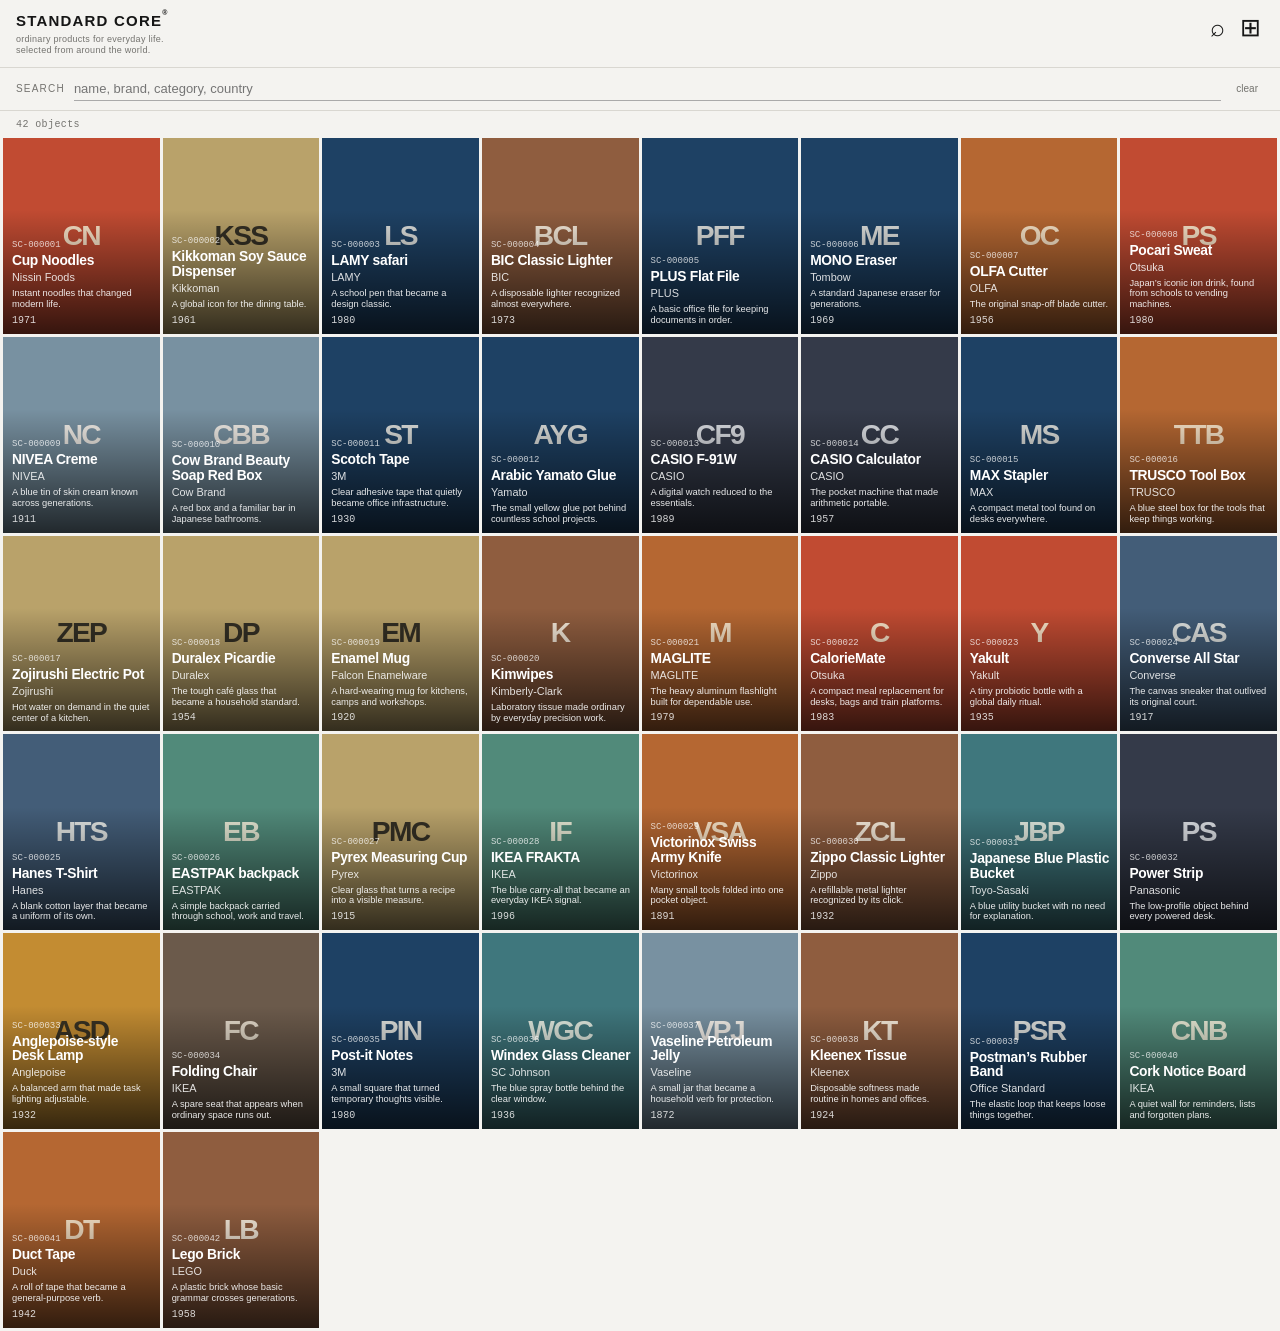
==== index.html @ 2e10bf9f "Initial STANDARD CORE site" ====
<!doctype html>
<html lang="en">
<head>
  <meta charset="utf-8">
  <meta name="viewport" content="width=device-width, initial-scale=1">
  <meta name="description" content="STANDARD CORE — ordinary products for everyday life, selected from around the world.">
  <title>STANDARD CORE® — ordinary products</title>
  <link rel="stylesheet" href="styles.css">
</head>
<body>
  <header class="site-header">
    <a class="brand" href="./" aria-label="STANDARD CORE home">
      <strong>STANDARD CORE<sup>®</sup></strong>
      <span>ordinary products for everyday life.<br>selected from around the world.</span>
    </a>
    <div class="header-actions">
      <button class="icon-button" id="searchToggle" type="button" aria-label="Search products" aria-expanded="false">⌕</button>
      <button class="icon-button" id="gridToggle" type="button" aria-label="Toggle grid density">⊞</button>
    </div>
  </header>
  <main>
    <section class="search-panel" id="searchPanel" hidden>
      <label for="searchInput">SEARCH</label>
      <input id="searchInput" type="search" autocomplete="off" placeholder="name, brand, category, country">
      <button id="clearSearch" type="button">clear</button>
    </section>
    <div class="archive-meta"><span id="count">— objects</span><span id="queryState"></span></div>
    <section class="product-grid" id="productGrid" aria-live="polite"></section>
    <p class="empty-state" id="emptyState" hidden>No objects found.</p>
  </main>
  <script src="script.js" defer></script>
</body>
</html>
---- styles.css ----
:root{--paper:#f4f3f0;--ink:#161616;--muted:#74736f;--line:#d9d7d1}
*{box-sizing:border-box}html{background:var(--paper);color:var(--ink);font-family:Arial,Helvetica,system-ui,sans-serif}body{margin:0;min-width:280px}.site-header{position:sticky;top:0;z-index:20;display:flex;justify-content:space-between;align-items:flex-start;padding:13px 16px 11px;background:rgba(244,243,240,.97);border-bottom:1px solid var(--line)}.brand{color:inherit;text-decoration:none;line-height:1}.brand strong{display:block;font-size:15px;letter-spacing:.08em;font-weight:700}.brand sup{font-size:7px;top:-.7em;position:relative}.brand span{display:block;margin-top:6px;color:var(--muted);font-size:9px;line-height:1.22;letter-spacing:.03em}.header-actions{display:flex;gap:5px}.icon-button{border:0;background:transparent;color:var(--ink);font-size:25px;line-height:22px;width:28px;height:28px;padding:0;cursor:pointer;font-weight:300}.icon-button:hover,.icon-button:focus-visible{color:#777;outline:0}.search-panel{display:flex;align-items:center;gap:9px;padding:9px 16px;border-bottom:1px solid var(--line);font-size:10px;letter-spacing:.12em}.search-panel label{color:var(--muted)}.search-panel input{flex:1;min-width:0;border:0;border-bottom:1px solid #aaa;background:transparent;color:var(--ink);font:13px Arial;padding:4px 0;outline:0}.search-panel input:focus{border-color:var(--ink)}.search-panel button{border:0;background:none;color:var(--muted);font-size:10px;cursor:pointer}.archive-meta{display:flex;justify-content:space-between;padding:8px 16px 7px;color:var(--muted);font:10px/1.2 ui-monospace,SFMono-Regular,Menlo,monospace;letter-spacing:.04em}.product-grid{display:grid;grid-template-columns:repeat(8,minmax(0,1fr));gap:3px;padding:0 3px 3px}.product-tile{position:relative;display:block;aspect-ratio:4/5;min-width:0;overflow:hidden;background:#ddd;border:0;padding:0;color:#fff;text-align:left;cursor:pointer}.product-tile:focus-visible{outline:2px solid var(--ink);outline-offset:-2px}.product-image,.product-placeholder{position:absolute;inset:0;width:100%;height:100%;object-fit:cover}.product-placeholder{display:flex;align-items:center;justify-content:center;color:var(--placeholder-ink,#fff);background:var(--placeholder,#6a6b68);font-size:clamp(18px,2.2vw,40px);font-weight:700;letter-spacing:-.06em}.product-placeholder span{opacity:.9}.product-tile::after{content:"";position:absolute;inset:37% 0 0;background:linear-gradient(to bottom,transparent,rgba(0,0,0,.72));pointer-events:none}.tile-info{position:absolute;z-index:1;left:9px;right:8px;bottom:8px}.tile-id{display:block;font:9px ui-monospace,SFMono-Regular,Menlo,monospace;opacity:.76;margin-bottom:3px}.tile-name{display:block;font-size:clamp(11px,1.08vw,16px);font-weight:700;line-height:1.08;letter-spacing:-.02em}.tile-brand{display:block;margin-top:3px;font-size:clamp(9px,.85vw,12px);opacity:.85}.tile-description{display:block;margin-top:5px;max-width:27ch;font-size:clamp(8px,.73vw,11px);line-height:1.15;opacity:.9}.tile-year{display:block;margin-top:5px;font:10px ui-monospace,SFMono-Regular,Menlo,monospace;opacity:.82}.empty-state{padding:40px 16px;color:var(--muted);font-size:13px;text-align:center}.dense .product-grid{gap:2px}.dense .tile-description,.dense .tile-brand{display:none}.dense .tile-info{left:6px;right:5px;bottom:6px}.dense .tile-name{font-size:clamp(10px,1vw,14px)}@media (max-width:1100px){.product-grid{grid-template-columns:repeat(6,minmax(0,1fr))}.tile-description{display:none}.tile-name{font-size:clamp(10px,1.5vw,14px)}}@media (max-width:600px){.site-header{padding:11px 10px 9px}.brand strong{font-size:13px}.brand span{font-size:8px}.header-actions{gap:2px}.archive-meta{padding:7px 10px 6px}.product-grid{grid-template-columns:repeat(3,minmax(0,1fr));gap:2px;padding:0 2px 2px}.tile-info{left:6px;right:5px;bottom:6px}.tile-name{font-size:11px}.tile-brand,.tile-description{display:none}.tile-year{font-size:9px;margin-top:3px}.product-tile::after{inset:45% 0 0}.search-panel{padding:8px 10px}}@media (min-width:430px) and (max-width:600px){.product-grid{grid-template-columns:repeat(4,minmax(0,1fr))}.tile-name{font-size:10px}}@media (prefers-reduced-motion:reduce){*{scroll-behavior:auto!important}}
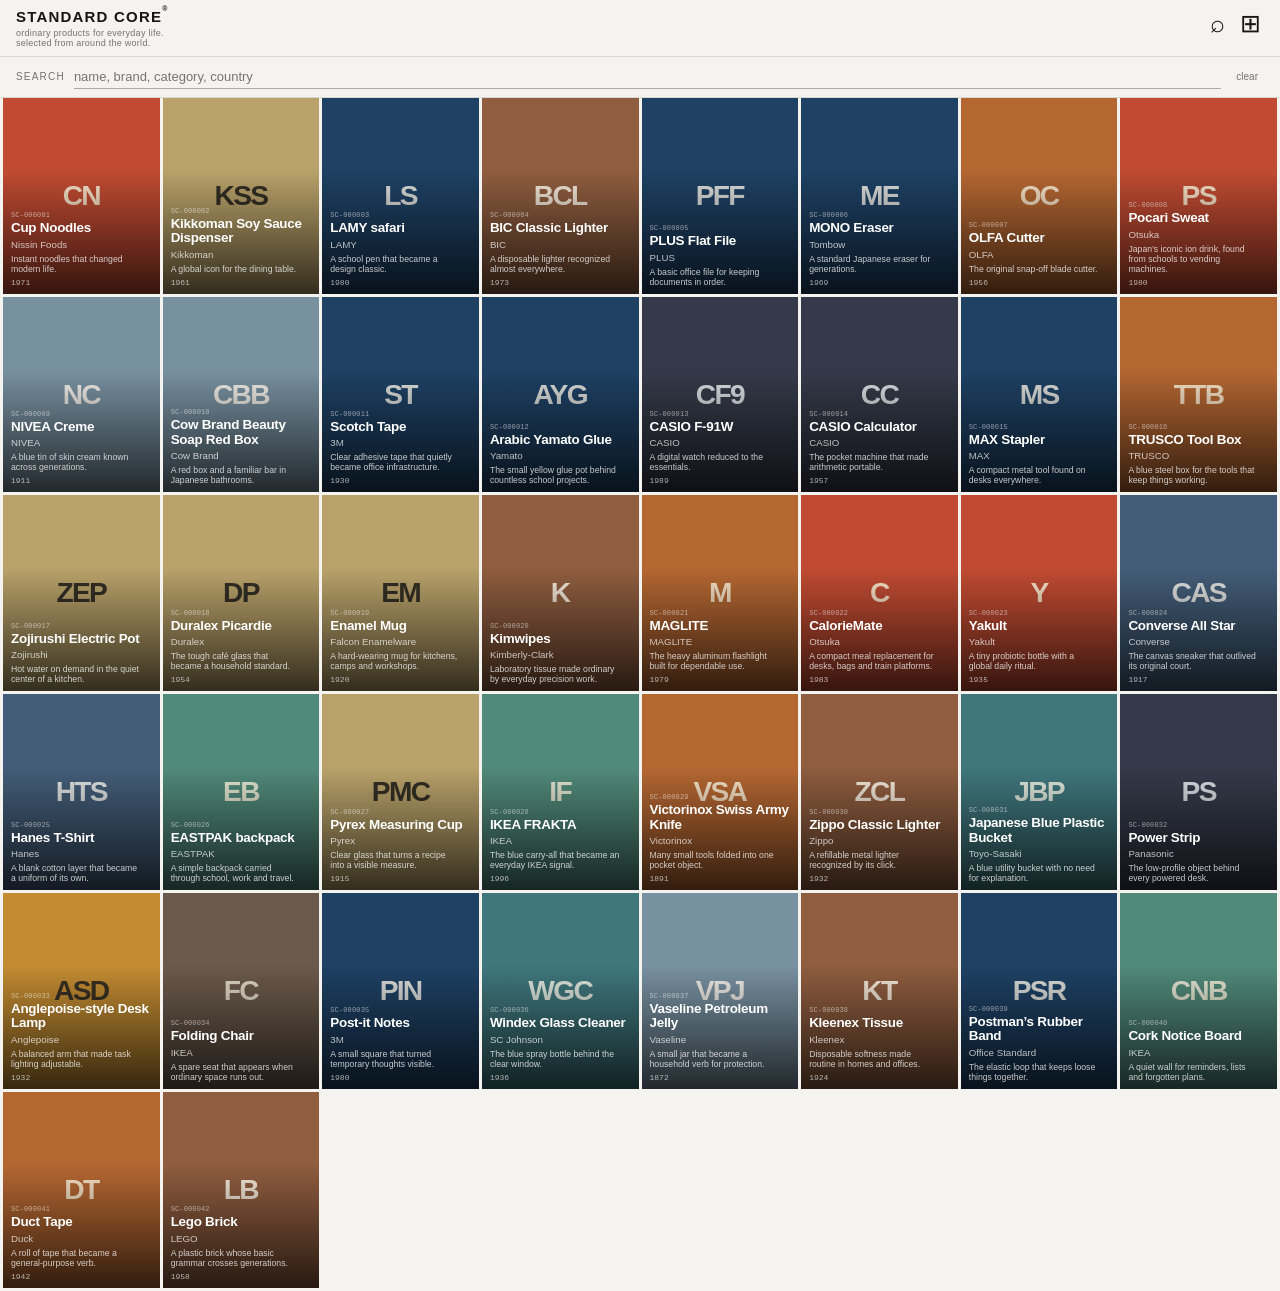
==== commit cc5be943: "Refine STANDARD CORE grid interface" ====
--- a/index.html
+++ b/index.html
@@ -24,7 +24,6 @@
       <input id="searchInput" type="search" autocomplete="off" placeholder="name, brand, category, country">
       <button id="clearSearch" type="button">clear</button>
     </section>
-    <div class="archive-meta"><span id="count">— objects</span><span id="queryState"></span></div>
     <section class="product-grid" id="productGrid" aria-live="polite"></section>
     <p class="empty-state" id="emptyState" hidden>No objects found.</p>
   </main>
--- a/styles.css
+++ b/styles.css
@@ -1,2 +1,59 @@
 :root{--paper:#f4f3f0;--ink:#161616;--muted:#74736f;--line:#d9d7d1}
-*{box-sizing:border-box}html{background:var(--paper);color:var(--ink);font-family:Arial,Helvetica,system-ui,sans-serif}body{margin:0;min-width:280px}.site-header{position:sticky;top:0;z-index:20;display:flex;justify-content:space-between;align-items:flex-start;padding:13px 16px 11px;background:rgba(244,243,240,.97);border-bottom:1px solid var(--line)}.brand{color:inherit;text-decoration:none;line-height:1}.brand strong{display:block;font-size:15px;letter-spacing:.08em;font-weight:700}.brand sup{font-size:7px;top:-.7em;position:relative}.brand span{display:block;margin-top:6px;color:var(--muted);font-size:9px;line-height:1.22;letter-spacing:.03em}.header-actions{display:flex;gap:5px}.icon-button{border:0;background:transparent;color:var(--ink);font-size:25px;line-height:22px;width:28px;height:28px;padding:0;cursor:pointer;font-weight:300}.icon-button:hover,.icon-button:focus-visible{color:#777;outline:0}.search-panel{display:flex;align-items:center;gap:9px;padding:9px 16px;border-bottom:1px solid var(--line);font-size:10px;letter-spacing:.12em}.search-panel label{color:var(--muted)}.search-panel input{flex:1;min-width:0;border:0;border-bottom:1px solid #aaa;background:transparent;color:var(--ink);font:13px Arial;padding:4px 0;outline:0}.search-panel input:focus{border-color:var(--ink)}.search-panel button{border:0;background:none;color:var(--muted);font-size:10px;cursor:pointer}.archive-meta{display:flex;justify-content:space-between;padding:8px 16px 7px;color:var(--muted);font:10px/1.2 ui-monospace,SFMono-Regular,Menlo,monospace;letter-spacing:.04em}.product-grid{display:grid;grid-template-columns:repeat(8,minmax(0,1fr));gap:3px;padding:0 3px 3px}.product-tile{position:relative;display:block;aspect-ratio:4/5;min-width:0;overflow:hidden;background:#ddd;border:0;padding:0;color:#fff;text-align:left;cursor:pointer}.product-tile:focus-visible{outline:2px solid var(--ink);outline-offset:-2px}.product-image,.product-placeholder{position:absolute;inset:0;width:100%;height:100%;object-fit:cover}.product-placeholder{display:flex;align-items:center;justify-content:center;color:var(--placeholder-ink,#fff);background:var(--placeholder,#6a6b68);font-size:clamp(18px,2.2vw,40px);font-weight:700;letter-spacing:-.06em}.product-placeholder span{opacity:.9}.product-tile::after{content:"";position:absolute;inset:37% 0 0;background:linear-gradient(to bottom,transparent,rgba(0,0,0,.72));pointer-events:none}.tile-info{position:absolute;z-index:1;left:9px;right:8px;bottom:8px}.tile-id{display:block;font:9px ui-monospace,SFMono-Regular,Menlo,monospace;opacity:.76;margin-bottom:3px}.tile-name{display:block;font-size:clamp(11px,1.08vw,16px);font-weight:700;line-height:1.08;letter-spacing:-.02em}.tile-brand{display:block;margin-top:3px;font-size:clamp(9px,.85vw,12px);opacity:.85}.tile-description{display:block;margin-top:5px;max-width:27ch;font-size:clamp(8px,.73vw,11px);line-height:1.15;opacity:.9}.tile-year{display:block;margin-top:5px;font:10px ui-monospace,SFMono-Regular,Menlo,monospace;opacity:.82}.empty-state{padding:40px 16px;color:var(--muted);font-size:13px;text-align:center}.dense .product-grid{gap:2px}.dense .tile-description,.dense .tile-brand{display:none}.dense .tile-info{left:6px;right:5px;bottom:6px}.dense .tile-name{font-size:clamp(10px,1vw,14px)}@media (max-width:1100px){.product-grid{grid-template-columns:repeat(6,minmax(0,1fr))}.tile-description{display:none}.tile-name{font-size:clamp(10px,1.5vw,14px)}}@media (max-width:600px){.site-header{padding:11px 10px 9px}.brand strong{font-size:13px}.brand span{font-size:8px}.header-actions{gap:2px}.archive-meta{padding:7px 10px 6px}.product-grid{grid-template-columns:repeat(3,minmax(0,1fr));gap:2px;padding:0 2px 2px}.tile-info{left:6px;right:5px;bottom:6px}.tile-name{font-size:11px}.tile-brand,.tile-description{display:none}.tile-year{font-size:9px;margin-top:3px}.product-tile::after{inset:45% 0 0}.search-panel{padding:8px 10px}}@media (min-width:430px) and (max-width:600px){.product-grid{grid-template-columns:repeat(4,minmax(0,1fr))}.tile-name{font-size:10px}}@media (prefers-reduced-motion:reduce){*{scroll-behavior:auto!important}}
+*{box-sizing:border-box}
+html{background:var(--paper);color:var(--ink);font-family:Arial,Helvetica,system-ui,sans-serif}
+body{margin:0;min-width:280px}
+.site-header{position:sticky;top:0;z-index:20;display:flex;justify-content:space-between;align-items:flex-start;padding:9px 16px 7px;background:rgba(244,243,240,.97);border-bottom:1px solid var(--line)}
+.brand{color:inherit;text-decoration:none;line-height:1}
+.brand strong{display:block;font-size:15px;letter-spacing:.08em;font-weight:700}
+.brand sup{font-size:7px;top:-.7em;position:relative}
+.brand span{display:block;margin-top:4px;color:var(--muted);font-size:9px;line-height:1.16;letter-spacing:.03em}
+.header-actions{display:flex;gap:5px}
+.icon-button{border:0;background:transparent;color:var(--ink);font-size:25px;line-height:22px;width:28px;height:28px;padding:0;cursor:pointer;font-weight:300}
+.icon-button:hover,.icon-button:focus-visible{color:#777;outline:0}
+.search-panel{display:flex;align-items:center;gap:9px;padding:8px 16px;border-bottom:1px solid var(--line);font-size:10px;letter-spacing:.12em}
+.search-panel label{color:var(--muted)}
+.search-panel input{flex:1;min-width:0;border:0;border-bottom:1px solid #aaa;background:transparent;color:var(--ink);font:13px Arial;padding:4px 0;outline:0}
+.search-panel input:focus{border-color:var(--ink)}
+.search-panel button{border:0;background:none;color:var(--muted);font-size:10px;cursor:pointer}
+.product-grid{display:grid;grid-template-columns:repeat(8,minmax(0,1fr));gap:3px;padding:0 3px 3px}
+.product-tile{position:relative;display:block;aspect-ratio:4/5;min-width:0;overflow:hidden;background:#ddd;border:0;padding:0;color:#fff;text-align:left;cursor:pointer}
+.product-tile:focus-visible{outline:2px solid var(--ink);outline-offset:-2px}
+.product-image,.product-placeholder{position:absolute;inset:0;width:100%;height:100%;object-fit:cover}
+.product-placeholder{display:flex;align-items:center;justify-content:center;color:var(--placeholder-ink,#fff);background:var(--placeholder,#6a6b68);font-size:clamp(18px,2.2vw,40px);font-weight:700;letter-spacing:-.06em}
+.product-placeholder span{opacity:.9}
+.product-tile::after{content:"";position:absolute;inset:37% 0 0;background:linear-gradient(to bottom,transparent,rgba(0,0,0,.72));pointer-events:none}
+.tile-info{position:absolute;z-index:1;left:8px;right:7px;bottom:7px}
+.tile-id{display:block;font:7px ui-monospace,SFMono-Regular,Menlo,monospace;letter-spacing:.02em;opacity:.54;margin-bottom:2px}
+.tile-name{display:block;font-size:clamp(11px,1.05vw,15px);font-weight:700;line-height:1.08;letter-spacing:-.02em}
+.tile-brand{display:block;margin-top:3px;font-size:clamp(8px,.76vw,11px);opacity:.73}
+.tile-description{display:block;margin-top:4px;max-width:27ch;font-size:clamp(8px,.68vw,10px);line-height:1.15;opacity:.77}
+.tile-year{display:block;margin-top:4px;font:8px ui-monospace,SFMono-Regular,Menlo,monospace;opacity:.66}
+.empty-state{padding:40px 16px;color:var(--muted);font-size:13px;text-align:center}
+.dense .product-grid{gap:2px}
+.dense .tile-description,.dense .tile-brand{display:none}
+.dense .tile-info{left:6px;right:5px;bottom:6px}
+.dense .tile-name{font-size:clamp(10px,1vw,14px)}
+@media (max-width:700px){
+  .product-grid{grid-template-columns:repeat(6,minmax(0,1fr))}
+  .tile-description{display:none}
+  .tile-name{font-size:clamp(10px,1.5vw,14px)}
+}
+@media (max-width:600px){
+  .site-header{padding:8px 10px 6px}
+  .brand strong{font-size:13px}
+  .brand span{font-size:8px}
+  .header-actions{gap:2px}
+  .product-grid{grid-template-columns:repeat(3,minmax(0,1fr));gap:2px;padding:0 2px 2px}
+  .tile-info{left:6px;right:5px;bottom:6px}
+  .tile-id{font-size:6px;margin-bottom:1px}
+  .tile-name{font-size:11px}
+  .tile-brand,.tile-description{display:none}
+  .tile-year{font-size:8px;margin-top:3px}
+  .product-tile::after{inset:45% 0 0}
+  .search-panel{padding:7px 10px}
+}
+@media (min-width:430px) and (max-width:600px){
+  .product-grid{grid-template-columns:repeat(4,minmax(0,1fr))}
+  .tile-name{font-size:10px}
+}
+@media (prefers-reduced-motion:reduce){*{scroll-behavior:auto!important}}
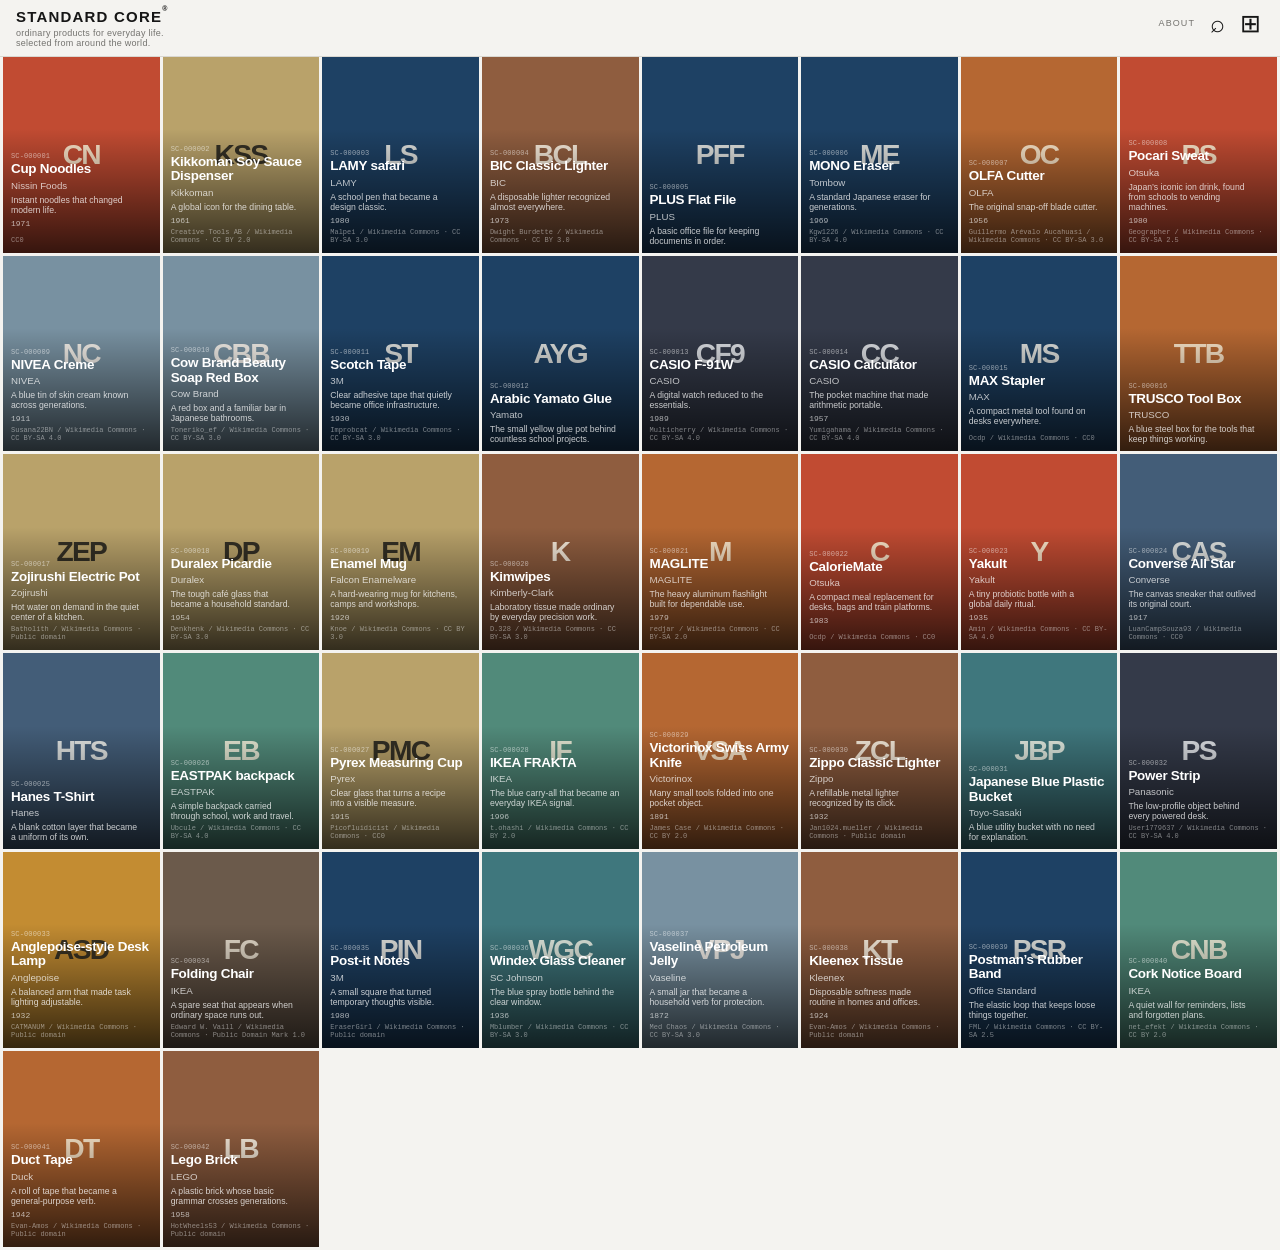
==== commit 057b0b94: "Add StandardCore manifesto and about page" ====
--- a/index.html
+++ b/index.html
@@ -14,6 +14,7 @@
       <span>ordinary products for everyday life.<br>selected from around the world.</span>
     </a>
     <div class="header-actions">
+      <a class="about-link" href="about.html">ABOUT</a>
       <button class="icon-button" id="searchToggle" type="button" aria-label="Search products" aria-expanded="false">⌕</button>
       <button class="icon-button" id="gridToggle" type="button" aria-label="Toggle grid density">⊞</button>
     </div>
--- a/styles.css
+++ b/styles.css
@@ -1,5 +1,7 @@
 :root{--paper:#f4f3f0;--ink:#161616;--muted:#74736f;--line:#d9d7d1}
 *{box-sizing:border-box}
+*[hidden]{display:none!important}
+.visually-hidden{position:absolute;width:1px;height:1px;padding:0;margin:-1px;overflow:hidden;clip:rect(0,0,0,0);white-space:nowrap;border:0}
 html{background:var(--paper);color:var(--ink);font-family:Arial,Helvetica,system-ui,sans-serif}
 body{margin:0;min-width:280px}
 .site-header{position:sticky;top:0;z-index:20;display:flex;justify-content:space-between;align-items:flex-start;padding:9px 16px 7px;background:rgba(244,243,240,.97);border-bottom:1px solid var(--line)}
@@ -8,6 +10,8 @@
 .brand sup{font-size:7px;top:-.7em;position:relative}
 .brand span{display:block;margin-top:4px;color:var(--muted);font-size:9px;line-height:1.16;letter-spacing:.03em}
 .header-actions{display:flex;gap:5px}
+.about-link{align-self:center;color:var(--muted);font-size:9px;letter-spacing:.12em;text-decoration:none;padding:4px 3px}
+.about-link:hover,.about-link:focus-visible{color:var(--ink);text-decoration:underline;outline:0}
 .icon-button{border:0;background:transparent;color:var(--ink);font-size:25px;line-height:22px;width:28px;height:28px;padding:0;cursor:pointer;font-weight:300}
 .icon-button:hover,.icon-button:focus-visible{color:#777;outline:0}
 .search-panel{display:flex;align-items:center;gap:9px;padding:8px 16px;border-bottom:1px solid var(--line);font-size:10px;letter-spacing:.12em}
@@ -19,6 +23,7 @@
 .product-tile{position:relative;display:block;aspect-ratio:4/5;min-width:0;overflow:hidden;background:#ddd;border:0;padding:0;color:#fff;text-align:left;cursor:pointer}
 .product-tile:focus-visible{outline:2px solid var(--ink);outline-offset:-2px}
 .product-image,.product-placeholder{position:absolute;inset:0;width:100%;height:100%;object-fit:cover}
+.product-image.is-contain{object-fit:contain;background:var(--paper);padding:7%}
 .product-placeholder{display:flex;align-items:center;justify-content:center;color:var(--placeholder-ink,#fff);background:var(--placeholder,#6a6b68);font-size:clamp(18px,2.2vw,40px);font-weight:700;letter-spacing:-.06em}
 .product-placeholder span{opacity:.9}
 .product-tile::after{content:"";position:absolute;inset:37% 0 0;background:linear-gradient(to bottom,transparent,rgba(0,0,0,.72));pointer-events:none}
@@ -28,6 +33,8 @@
 .tile-brand{display:block;margin-top:3px;font-size:clamp(8px,.76vw,11px);opacity:.73}
 .tile-description{display:block;margin-top:4px;max-width:27ch;font-size:clamp(8px,.68vw,10px);line-height:1.15;opacity:.77}
 .tile-year{display:block;margin-top:4px;font:8px ui-monospace,SFMono-Regular,Menlo,monospace;opacity:.66}
+.image-credit{display:inline-block;margin-top:3px;color:rgba(255,255,255,.58);font:7px ui-monospace,SFMono-Regular,Menlo,monospace;text-decoration:none;opacity:.8}
+.image-credit:hover,.image-credit:focus-visible{color:#fff;text-decoration:underline}
 .empty-state{padding:40px 16px;color:var(--muted);font-size:13px;text-align:center}
 .dense .product-grid{gap:2px}
 .dense .tile-description,.dense .tile-brand{display:none}
@@ -43,9 +50,10 @@
   .brand strong{font-size:13px}
   .brand span{font-size:8px}
   .header-actions{gap:2px}
+  .about-link{font-size:8px}
   .product-grid{grid-template-columns:repeat(3,minmax(0,1fr));gap:2px;padding:0 2px 2px}
   .tile-info{left:6px;right:5px;bottom:6px}
-  .tile-id{font-size:6px;margin-bottom:1px}
+  .tile-id{display:none}
   .tile-name{font-size:11px}
   .tile-brand,.tile-description{display:none}
   .tile-year{font-size:8px;margin-top:3px}
@@ -57,3 +65,32 @@
   .tile-name{font-size:10px}
 }
 @media (prefers-reduced-motion:reduce){*{scroll-behavior:auto!important}}
+
+/* The manifesto keeps the archive's quiet, utilitarian visual language. */
+.about-page{background:var(--paper);color:var(--ink)}
+.about-header{position:static}
+.about-main{max-width:960px;padding:clamp(54px,9vw,120px) 16px 80px;margin:0 auto}
+.about-kicker{margin:0 0 24px;color:var(--muted);font:10px ui-monospace,SFMono-Regular,Menlo,monospace;letter-spacing:.14em}
+.about-main h1,.about-main h2{margin:0;font-weight:700;letter-spacing:.01em}
+.about-main h1{max-width:15ch;font-size:clamp(34px,6vw,72px);line-height:.96}
+.about-main h2{font-size:11px;letter-spacing:.16em}
+.about-rule{height:1px;margin:clamp(48px,8vw,96px) 0 26px;background:var(--line)}
+.about-copy{max-width:650px;font-size:clamp(16px,1.7vw,20px);line-height:1.5}
+.about-copy p{margin:0 0 1.15em}
+.about-copy p:last-child{margin-bottom:0}
+.about-copy strong{font-weight:700}
+.about-principles{display:flex;flex-wrap:wrap;gap:13px 28px;max-width:700px;margin-top:28px;color:#4c4b47;font:clamp(13px,1.4vw,17px) ui-monospace,SFMono-Regular,Menlo,monospace;letter-spacing:.08em}
+.about-principles span{white-space:nowrap}
+.about-manifesto{max-width:780px;margin:clamp(55px,9vw,110px) 0 0;font-size:clamp(24px,4vw,48px);line-height:1.05;letter-spacing:.015em}
+.about-note{max-width:600px;font-size:clamp(15px,1.5vw,18px);line-height:1.5}
+.about-hashtag{margin-top:28px;font-size:clamp(22px,3vw,36px);letter-spacing:.02em}
+.about-footer-note{margin-top:clamp(70px,10vw,130px);padding-top:18px;border-top:1px solid var(--line);color:var(--muted);font-size:11px;line-height:1.45}
+.about-back{display:inline-block;margin-top:18px;color:var(--muted);font-size:10px;letter-spacing:.12em;text-decoration:none}
+.about-back:hover,.about-back:focus-visible{color:var(--ink);text-decoration:underline;outline:0}
+@media (max-width:600px){
+  .about-main{padding:48px 14px 56px}
+  .about-main h1{font-size:clamp(32px,12vw,56px)}
+  .about-copy{font-size:16px}
+  .about-principles{gap:11px 17px;font-size:12px}
+  .about-manifesto{font-size:clamp(25px,8vw,38px)}
+}
